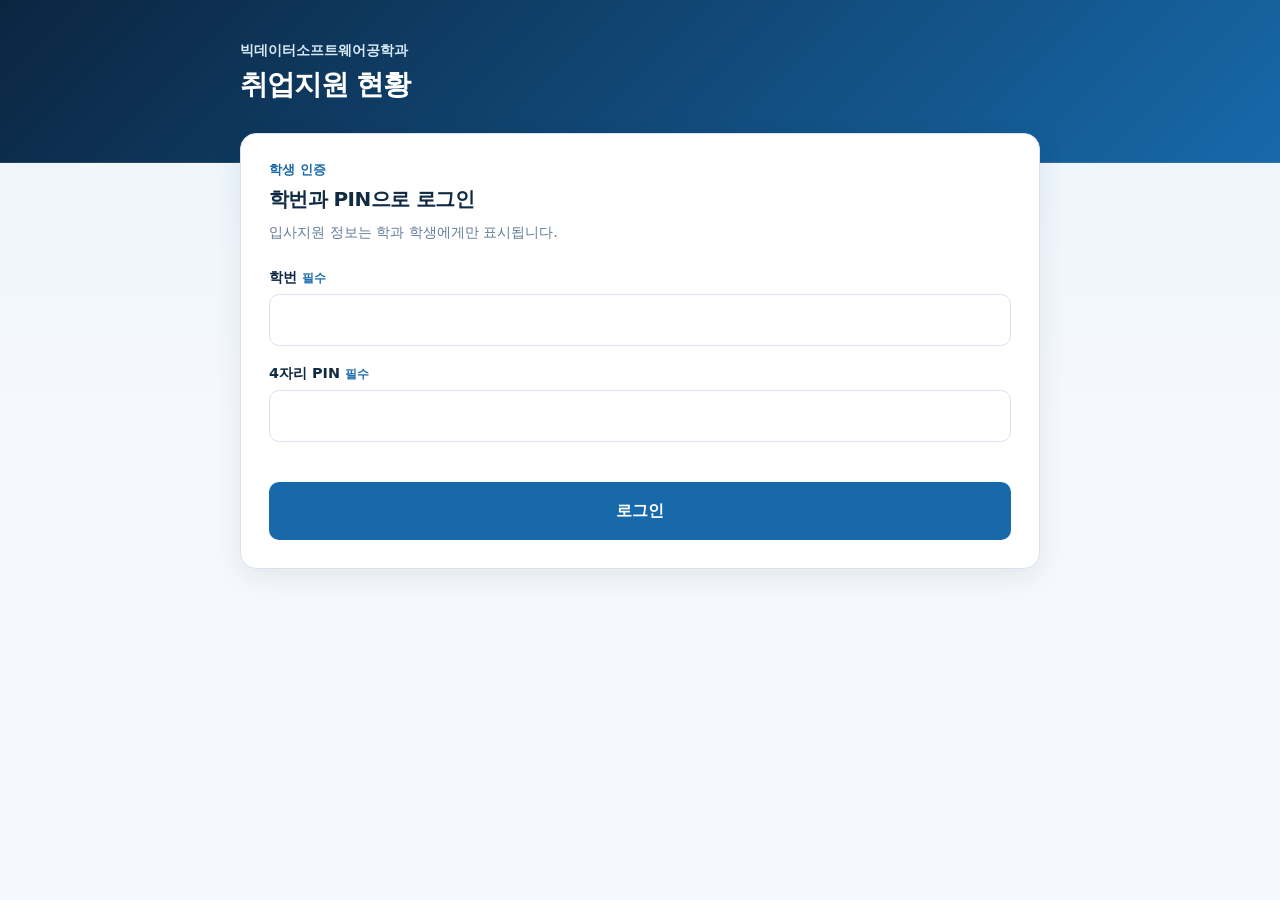
==== register.html @ d845e069 "fix: version security assets to prevent stale frontend deployment" ====
<!doctype html>
<html lang="ko">
<head>
  <meta charset="utf-8"><meta name="viewport" content="width=device-width, initial-scale=1, viewport-fit=cover">
  <meta name="robots" content="noindex, nofollow, noarchive"><meta name="theme-color" content="#102a43">
  <title>지원현황 등록 | BigData Job Apply</title><link rel="stylesheet" href="css/style.css?v=20261005-session-1">
</head>
<body>
  <header class="site-header compact"><div class="container header-row"><a class="back-link" href="index.html" aria-label="메인 화면으로">←</a><div><p>빅데이터소프트웨어공학과</p><h1>지원현황 등록</h1></div></div></header>
  <main class="container register-main">
    <section id="form-card" class="section-card form-card">
      <div class="form-intro"><p class="eyebrow">오늘의 한 걸음</p><h2>지원한 채용공고를 등록해 주세요</h2><p>지원 기록이 쌓일수록 우리 모두의 도전도 커져요.</p></div>
      <form id="application-form">
        <div class="identity-card" aria-label="로그인 학생"><span>로그인 학생</span><strong id="current-student-name"></strong><small id="current-student-id"></small></div>
        <label for="company">기업명 <span>필수</span></label><input id="company" name="company" maxlength="100" required placeholder="예: ABC정보기술">
        <label for="position">지원직무 <span>필수</span></label><input id="position" name="position" maxlength="100" required placeholder="예: Java 백엔드 개발자">
        <label for="site">지원사이트 <span>필수</span></label><select id="site" name="site" required><option value="">지원사이트를 선택해 주세요</option><option>사람인</option><option>잡코리아</option><option>원티드</option><option>고용24</option><option>기업 채용사이트</option><option>기타</option></select>
        <label for="job-url">채용공고 URL <span>필수</span></label><input id="job-url" name="job_url" type="url" pattern="https?://.*" required placeholder="https:// 또는 http://로 시작">
        <label for="applied-date">지원일 <span>필수</span></label><input id="applied-date" name="applied_date" type="date" required>
        <p id="form-error" class="form-error" aria-live="polite"></p><button id="submit-button" class="button button-primary submit-button" type="submit">지원현황 등록하기</button>
      </form>
    </section>
    <section id="success-card" class="success-card" hidden><div class="success-check" aria-hidden="true">✓</div><p class="eyebrow">등록 완료</p><h2>등록되었습니다.</h2><strong id="success-name" class="success-name"></strong><p class="count-change">이번 주 <span id="before-count"></span> <b>→</b> <span id="after-count"></span></p><p id="goal-message" class="success-message"></p><a class="button button-primary" href="index.html">메인 화면으로</a></section>
  </main>
  <script type="module" src="js/register.js?v=20261005-session-1"></script>
</body>
</html>
---- css/style.css ----
:root {
  --primary: #1769aa;
  --primary-dark: #0f548b;
  --primary-soft: #eaf4fb;
  --navy: #102a43;
  --ink: #243b53;
  --muted: #627d98;
  --line: #d9e2ec;
  --surface: #fff;
  --background: #f5f8fc;
  --success: #157347;
  --danger: #b42318;
  --shadow: 0 8px 28px rgba(16, 42, 67, .08);
}

* { box-sizing: border-box; }
[hidden] { display: none !important; }
html { color: var(--ink); background: var(--background); font-family: Pretendard, "Noto Sans KR", system-ui, -apple-system, sans-serif; }
body { min-height: 100vh; margin: 0; padding-bottom: 104px; background: linear-gradient(180deg, var(--primary-soft) 0, var(--background) 420px); }
button, input, select { font: inherit; }
.container { width: min(100% - 32px, 800px); margin-inline: auto; }
.site-header { padding: 34px 0 58px; color: #fff; background: linear-gradient(135deg, #0b2540, var(--primary)); border-bottom: 1px solid rgba(255, 255, 255, .12); }
.site-header.compact { padding: 24px 0 32px; }
.site-header p { margin: 0 0 6px; color: #d9eaf6; font-size: .86rem; font-weight: 650; }
.site-header h1 { margin: 0; font-size: 1.75rem; letter-spacing: -.04em; }
.header-row { display: flex; gap: 16px; align-items: center; }
.back-link { display: grid; flex: 0 0 auto; width: 42px; height: 42px; place-items: center; border: 1px solid rgba(255, 255, 255, .28); border-radius: 10px; color: #fff; background: rgba(255, 255, 255, .1); font-size: 1.4rem; text-decoration: none; }
.main-content { margin-top: -30px; }
.summary-card, .section-card, .application-card, .state-card, .success-card { border: 1px solid var(--line); border-radius: 16px; background: var(--surface); box-shadow: var(--shadow); }
.summary-card { padding: 26px; }
.eyebrow { margin: 0 0 7px; color: var(--primary); font-size: .8rem; font-weight: 800; letter-spacing: .02em; }
.big-number { display: block; margin-bottom: 24px; color: var(--navy); font-size: 3.4rem; line-height: 1.1; letter-spacing: -.06em; }
.goal-line { display: flex; justify-content: space-between; font-size: .92rem; }
.progress { height: 10px; margin: 10px 0; overflow: hidden; border-radius: 99px; background: #edf2f7; }
.progress span { display: block; width: 0; height: 100%; border-radius: inherit; background: linear-gradient(90deg, var(--primary), #3c8dca); transition: width .5s ease; }
.goal-copy { margin: 0; color: var(--muted); font-size: .86rem; }
.summary-substats { display: grid; grid-template-columns: 1fr 1fr; gap: 8px; margin-top: 20px; padding-top: 16px; border-top: 1px solid var(--line); }
.summary-substats div { display: flex; justify-content: space-between; padding: 11px 12px; border-radius: 10px; background: var(--primary-soft); font-size: .86rem; }
.summary-substats strong { color: var(--primary); }
.section-card { margin-top: 18px; padding: 22px; }
.section-heading { display: flex; align-items: center; justify-content: space-between; margin-bottom: 15px; }
.section-heading.outside { margin: 32px 4px 14px; }
.section-heading h2, .form-intro h2 { margin: 0; color: var(--navy); font-size: 1.25rem; letter-spacing: -.03em; }
.period-badge { padding: 6px 10px; border-radius: 99px; color: var(--primary); background: var(--primary-soft); font-size: .75rem; font-weight: 700; }
.student-list { padding: 0; margin: 0; list-style: none; }
.student-row { display: grid; grid-template-columns: 1fr auto 82px; gap: 12px; align-items: center; padding: 14px 0; border-bottom: 1px solid var(--line); }
.student-row:last-child { border: 0; }
.student-name { color: var(--navy); font-weight: 700; }
.student-count { display: flex; flex-direction: column; align-items: flex-end; }
.student-count strong { color: var(--ink); font-size: 1.05rem; }
.student-count small { margin-top: 2px; color: var(--muted); font-size: .68rem; white-space: nowrap; }
.goal-state { color: var(--muted); font-size: .8rem; text-align: right; }
.goal-state.achieved { color: var(--success); font-weight: 800; }
.recent-list { display: grid; gap: 12px; }
.application-card { padding: 20px; }
.application-head { display: flex; justify-content: space-between; color: var(--primary); font-size: .84rem; }
.application-date { color: var(--muted); }
.application-company { margin: 17px 0 5px; color: var(--navy); font-size: 1.15rem; }
.application-position, .application-site { margin: 0; color: var(--muted); font-size: .9rem; }
.application-site { margin-top: 8px; }
.application-actions { display: flex; align-items: center; gap: 18px; margin-top: 18px; }
.button { display: inline-flex; min-height: 46px; align-items: center; justify-content: center; padding: 0 18px; border: 0; border-radius: 10px; font-weight: 750; text-decoration: none; cursor: pointer; }
.button:disabled { opacity: .55; cursor: wait; }
.button-primary { color: #fff; background: var(--primary); }
.button-primary:hover { background: var(--primary-dark); }
.button-secondary { color: var(--primary); background: var(--primary-soft); }
.button-ghost { color: var(--ink); background: #edf2f7; }
.button-danger { color: #fff; background: var(--danger); }
.text-button { min-width: 44px; min-height: 44px; padding: 8px; border: 0; color: var(--danger); background: transparent; text-decoration: underline; cursor: pointer; }
.floating-action { position: fixed; z-index: 5; left: 50%; bottom: max(18px, env(safe-area-inset-bottom)); width: min(calc(100% - 32px), 520px); min-height: 60px; transform: translateX(-50%); color: #fff; background: var(--primary); box-shadow: 0 12px 30px rgba(16, 42, 67, .24); font-size: 1rem; }
.floating-action span { margin-right: 6px; font-size: 1.35rem; }
.state-card, .empty-card { padding: 42px 20px; text-align: center; }
.state-card p { color: var(--muted); }
.spinner { display: inline-block; width: 30px; height: 30px; border: 3px solid #d9e2ec; border-top-color: var(--primary); border-radius: 50%; animation: spin .8s linear infinite; }
@keyframes spin { to { transform: rotate(360deg); } }
.empty-card { border: 1px dashed #bcccdc; border-radius: 16px; color: var(--muted); line-height: 1.7; }
.modal { width: min(calc(100% - 32px), 420px); padding: 0; border: 0; border-radius: 16px; box-shadow: 0 25px 80px rgba(16, 42, 67, .28); }
.modal::backdrop { background: rgba(11, 37, 64, .6); }
.modal form { padding: 27px; }
.modal h2 { margin: 10px 0; color: var(--navy); }
.modal-icon { display: grid; width: 38px; height: 38px; place-items: center; border-radius: 50%; color: var(--danger); background: #fff0f0; font-weight: 900; }
.modal label, .form-card label { display: block; margin: 18px 0 7px; color: var(--navy); font-size: .9rem; font-weight: 750; }
.form-card label span { color: var(--primary); font-size: .72rem; }
.modal input, .form-card input, .form-card select { width: 100%; height: 52px; padding: 0 14px; border: 1px solid var(--line); border-radius: 10px; color: var(--ink); background: #fff; }
.modal input:focus, .form-card input:focus, .form-card select:focus { outline: 3px solid rgba(23, 105, 170, .14); border-color: var(--primary); }
.modal-actions { display: grid; grid-template-columns: 1fr 1fr; gap: 10px; margin-top: 18px; }
.register-main { margin-top: 20px; }
.form-card { margin-top: 0; }
.form-intro { padding-bottom: 8px; }
.form-intro > p:last-child { margin: 10px 0 0; color: var(--muted); font-size: .9rem; }
.form-error { min-height: 20px; margin: 13px 0 7px; color: var(--danger); font-size: .86rem; }
.submit-button { width: 100%; min-height: 58px; }
.success-card { padding: 42px 24px; text-align: center; }
.success-check { display: grid; width: 64px; height: 64px; margin: 0 auto 20px; place-items: center; border-radius: 50%; color: #fff; background: var(--success); font-size: 2rem; }
.success-card h2 { margin: 4px 0 24px; color: var(--navy); font-size: 1.8rem; }
.success-name { color: var(--navy); font-size: 1.2rem; }
.count-change { font-size: 1.3rem; }
.count-change b { padding: 0 8px; color: var(--primary); }
.success-message { margin: 20px 0; color: var(--success); font-weight: 750; }
.success-card .button { width: 100%; margin-top: 12px; }
.form-card select:disabled { background: #f0f4f8; }
.form-card input::placeholder { color: #829ab1; }


.auth-card { margin-top: 0; }
.session-bar { display:flex; align-items:center; justify-content:space-between; gap:12px; margin:0 2px 14px; padding:10px 12px; border:1px solid var(--line); border-radius:12px; background:rgba(255,255,255,.88); }
.session-bar span { color:var(--muted); font-size:.86rem; }
.session-bar strong { color:var(--navy); }
.identity-card { margin:18px 0 8px; padding:16px; border:1px solid var(--line); border-radius:12px; background:var(--primary-soft); }
.identity-card span,.identity-card small { display:block; color:var(--muted); font-size:.78rem; }
.identity-card strong { display:block; margin:4px 0 2px; color:var(--navy); font-size:1.08rem; }

@media (min-width: 700px) {
  body { padding-bottom: 120px; }
  .site-header { padding-top: 42px; }
  .summary-card { padding: 34px; }
  .big-number { font-size: 4.25rem; }
  .section-card { padding: 28px; }
  .recent-list { grid-template-columns: repeat(2, minmax(0, 1fr)); }
  .floating-action { width: 360px; }
  .application-card { display: flex; flex-direction: column; }
  .application-actions { margin-top: auto; padding-top: 8px; }
}

@media (prefers-reduced-motion: reduce) {
  * { scroll-behavior: auto !important; transition: none !important; animation-duration: .01ms !important; }
}
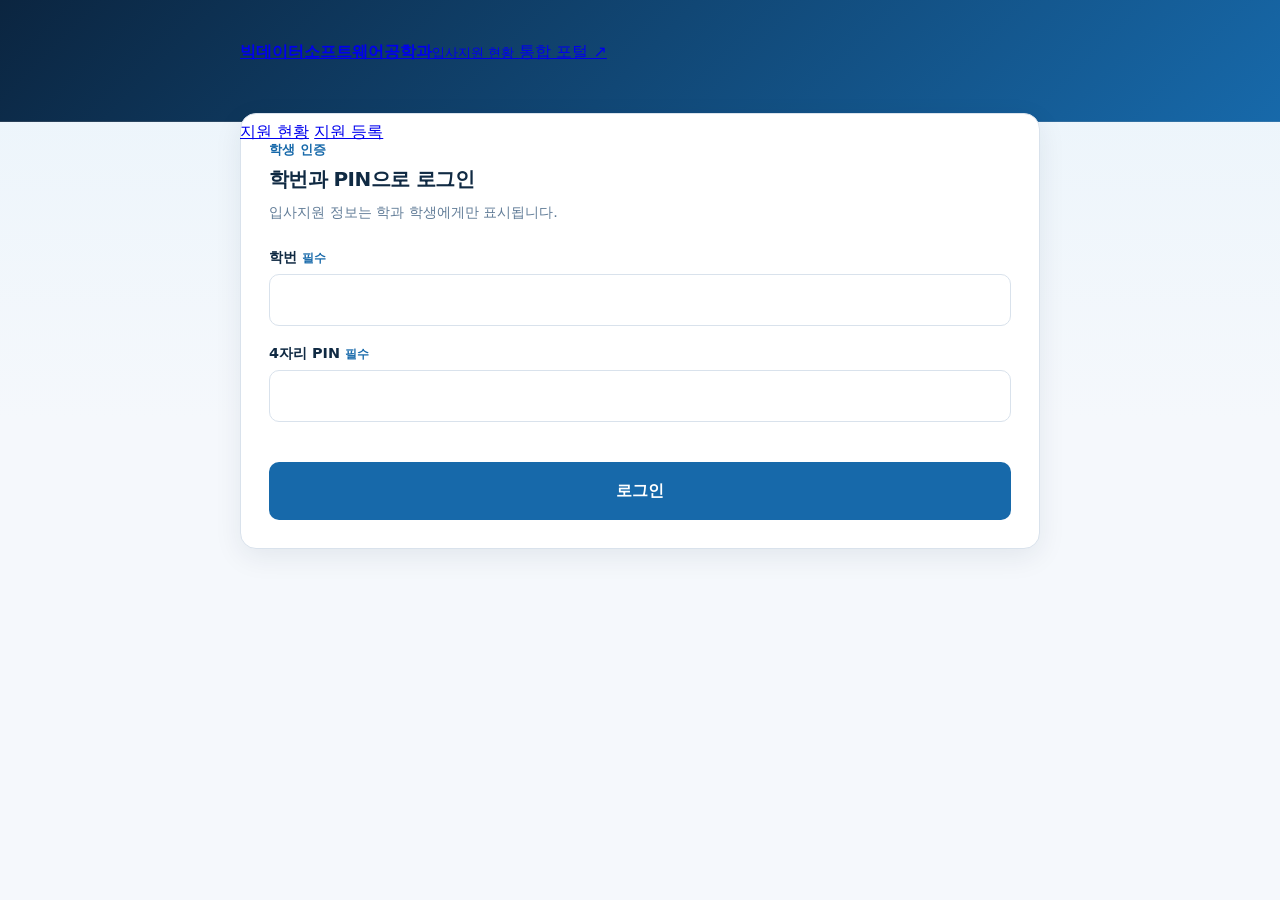
==== commit ee10c5d8: "Align Job Apply shell with portal on register.html" ====
--- a/register.html
+++ b/register.html
@@ -2,11 +2,24 @@
 <html lang="ko">
 <head>
   <meta charset="utf-8"><meta name="viewport" content="width=device-width, initial-scale=1, viewport-fit=cover">
-  <meta name="robots" content="noindex, nofollow, noarchive"><meta name="theme-color" content="#102a43">
-  <title>지원현황 등록 | BigData Job Apply</title><link rel="stylesheet" href="css/style.css?v=20261005-session-1">
+  <meta name="robots" content="noindex, nofollow, noarchive"><meta name="theme-color" content="#0b1739">
+  <title>지원현황 등록 | BigData Job Apply</title>
+  <link rel="icon" href="favicon.svg" type="image/svg+xml"><link rel="stylesheet" href="css/style.css?v=20261005-portal">
 </head>
 <body>
-  <header class="site-header compact"><div class="container header-row"><a class="back-link" href="index.html" aria-label="메인 화면으로">←</a><div><p>빅데이터소프트웨어공학과</p><h1>지원현황 등록</h1></div></div></header>
+  <header class="site-header">
+    <div class="container header-inner">
+      <a class="service-brand" href="index.html" aria-label="입사지원 현황 홈">
+        <span class="brand-mark" aria-hidden="true"><span></span></span>
+        <span class="brand-copy"><strong>빅데이터소프트웨어공학과</strong><small>입사지원 현황</small></span>
+      </a>
+      <a class="portal-link" href="https://portal.k-bigdata.kr/">통합 포털 ↗</a>
+    </div>
+  </header>
+  <nav class="service-tabs" aria-label="입사지원 메뉴"><div class="container">
+    <a href="index.html">지원 현황</a>
+    <a class="active" href="register.html" aria-current="page">지원 등록</a>
+  </div></nav>
   <main class="container register-main">
     <section id="form-card" class="section-card form-card">
       <div class="form-intro"><p class="eyebrow">오늘의 한 걸음</p><h2>지원한 채용공고를 등록해 주세요</h2><p>지원 기록이 쌓일수록 우리 모두의 도전도 커져요.</p></div>
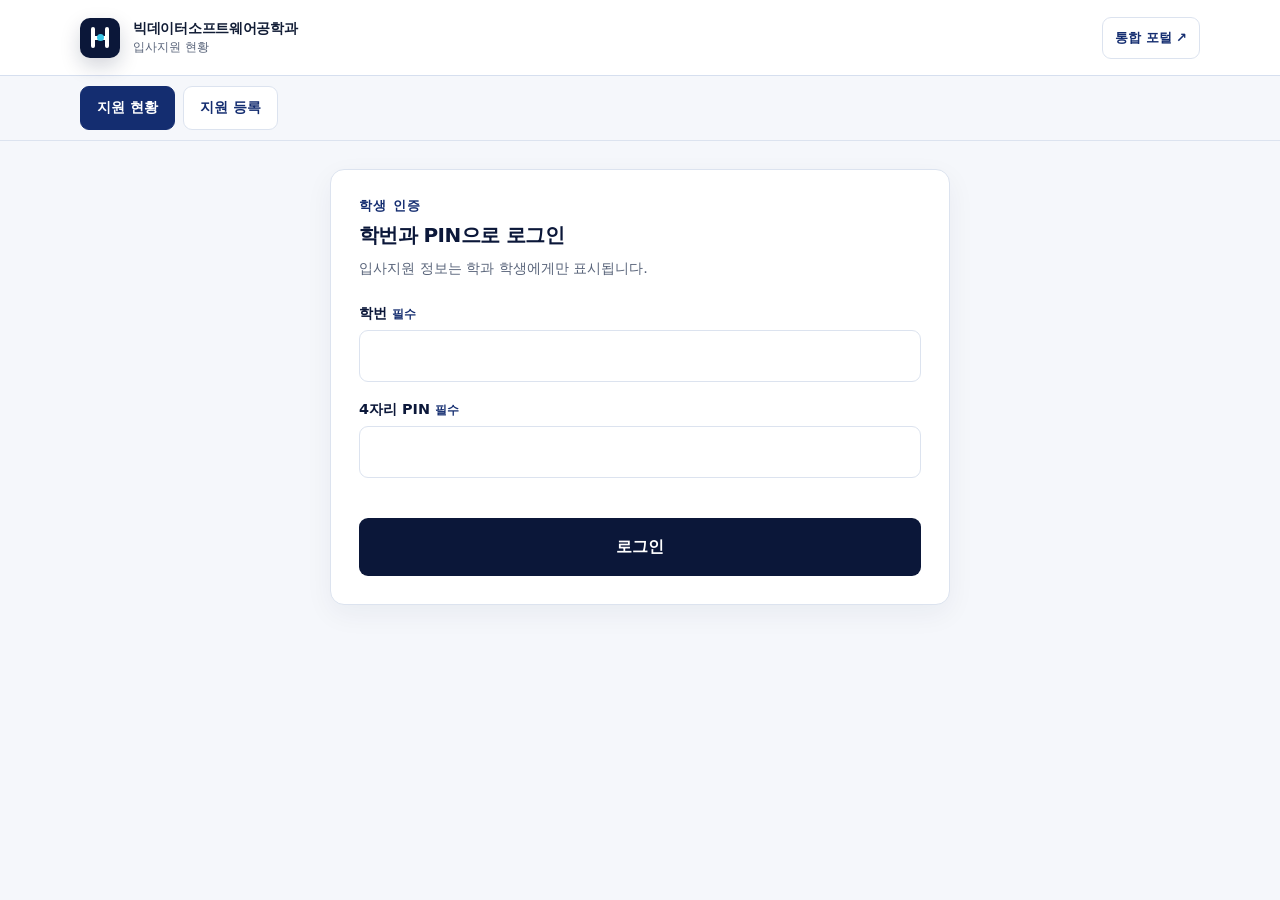
==== commit 9b059669: "Finalize portal-aligned Job Apply assets" ====
--- a/register.html
+++ b/register.html
@@ -4,7 +4,7 @@
   <meta charset="utf-8"><meta name="viewport" content="width=device-width, initial-scale=1, viewport-fit=cover">
   <meta name="robots" content="noindex, nofollow, noarchive"><meta name="theme-color" content="#0b1739">
   <title>지원현황 등록 | BigData Job Apply</title>
-  <link rel="icon" href="favicon.svg" type="image/svg+xml"><link rel="stylesheet" href="css/style.css?v=20261005-portal">
+  <link rel="icon" href="favicon.svg" type="image/svg+xml"><link rel="stylesheet" href="css/style.css?v=20261005-portal2">
 </head>
 <body>
   <header class="site-header">
--- a/css/style.css
+++ b/css/style.css
@@ -125,3 +125,196 @@
 @media (prefers-reduced-motion: reduce) {
   * { scroll-behavior: auto !important; transition: none !important; animation-duration: .01ms !important; }
 }
+
+
+/* 2026-10-05 Portal-aligned standalone Job Apply */
+:root{
+  --primary:#142d70;
+  --primary-dark:#0b1739;
+  --primary-soft:#eef4ff;
+  --navy:#0b1739;
+  --ink:#111c35;
+  --muted:#59647a;
+  --line:#dce3ef;
+  --surface:#fff;
+  --background:#f5f7fb;
+  --shadow:0 9px 28px rgba(17,36,77,.055);
+}
+html{background:var(--background);color:var(--ink)}
+body{
+  background:var(--background);
+  padding-bottom:104px;
+}
+.container{width:min(calc(100% - 40px),1120px)}
+.site-header{
+  position:sticky;
+  top:0;
+  z-index:100;
+  height:76px;
+  padding:0;
+  color:var(--ink);
+  background:rgba(255,255,255,.94);
+  border-bottom:1px solid rgba(210,220,238,.9);
+  backdrop-filter:blur(16px);
+}
+.site-header.compact{padding:0}
+.header-inner{
+  height:100%;
+  display:flex;
+  align-items:center;
+  justify-content:space-between;
+  gap:24px;
+}
+.service-brand{
+  display:flex;
+  align-items:center;
+  gap:13px;
+  min-width:0;
+  color:inherit;
+  text-decoration:none;
+}
+.brand-mark{
+  position:relative;
+  width:40px;
+  height:40px;
+  flex:0 0 40px;
+  border-radius:10px;
+  background:#0b1739;
+  box-shadow:0 8px 20px rgba(11,23,57,.18);
+}
+.brand-mark::before,.brand-mark::after{content:"";position:absolute;background:#fff;border-radius:2px}
+.brand-mark::before{width:4px;height:21px;left:11px;top:9px;box-shadow:14px 0 #fff}
+.brand-mark::after{width:18px;height:4px;left:11px;top:18px}
+.brand-mark span{position:absolute;z-index:2;width:7px;height:7px;left:17px;top:16px;border-radius:50%;background:#39c6e8}
+.brand-copy{display:grid;line-height:1.25}
+.brand-copy strong{font-size:14px;letter-spacing:-.02em}
+.brand-copy small{margin-top:3px;color:var(--muted);font-size:12px}
+.portal-link{
+  display:inline-flex;
+  align-items:center;
+  min-height:42px;
+  padding:8px 12px;
+  border:1px solid var(--line);
+  border-radius:9px;
+  color:var(--primary);
+  background:#fff;
+  font-size:13px;
+  font-weight:700;
+  text-decoration:none;
+}
+.portal-link:hover{background:#f1f5fb}
+.service-tabs{
+  position:sticky;
+  top:76px;
+  z-index:90;
+  border-bottom:1px solid var(--line);
+  background:rgba(245,247,251,.96);
+  backdrop-filter:blur(12px);
+}
+.service-tabs .container{
+  display:flex;
+  gap:8px;
+  padding-top:10px;
+  padding-bottom:10px;
+}
+.service-tabs a{
+  display:inline-flex;
+  align-items:center;
+  justify-content:center;
+  min-height:44px;
+  padding:9px 16px;
+  border:1px solid var(--line);
+  border-radius:9px;
+  color:var(--primary);
+  background:#fff;
+  font-size:14px;
+  font-weight:750;
+  text-decoration:none;
+}
+.service-tabs a.active{
+  border-color:var(--primary);
+  color:#fff;
+  background:var(--primary);
+}
+.main-content{
+  width:min(calc(100% - 40px),1120px);
+  margin-top:28px;
+}
+#dashboard{
+  display:grid;
+  grid-template-columns:minmax(320px,.72fr) minmax(0,1.28fr);
+  gap:20px;
+  align-items:start;
+}
+#dashboard .session-bar{grid-column:1/-1}
+#dashboard .summary-card{grid-column:1}
+#dashboard .section-card{grid-column:2;grid-row:2}
+#dashboard>section[aria-labelledby="recent-title"]{grid-column:1/-1}
+.summary-card,.section-card,.application-card,.state-card,.success-card{
+  border-radius:14px;
+  box-shadow:var(--shadow);
+}
+.summary-card{padding:30px}
+.section-card{margin-top:0;padding:28px}
+.big-number{color:var(--primary-dark)}
+.eyebrow{color:var(--primary);letter-spacing:.08em}
+.progress span{background:linear-gradient(90deg,var(--primary),#3468e8)}
+.summary-substats div{background:#f6f8fc}
+.button{border-radius:9px}
+.button-primary{background:var(--primary-dark)}
+.button-primary:hover{background:var(--primary)}
+.button-secondary{color:var(--primary);background:var(--primary-soft)}
+.floating-action{
+  background:var(--primary-dark);
+  box-shadow:0 12px 28px rgba(11,23,57,.22);
+}
+.auth-card{
+  width:min(100%,620px);
+  margin:0 auto;
+}
+.register-main{
+  width:min(calc(100% - 40px),760px);
+  margin-top:28px;
+}
+.form-card{border-radius:14px}
+.form-card input,.form-card select,.modal input{
+  border-radius:9px;
+}
+.modal input:focus,.form-card input:focus,.form-card select:focus{
+  border-color:var(--primary);
+  outline:3px solid rgba(20,45,112,.1);
+}
+
+@media(min-width:900px){
+  body{padding-bottom:40px}
+  .floating-action{
+    left:auto;
+    right:max(24px,calc((100vw - 1120px)/2));
+    bottom:24px;
+    width:auto;
+    min-width:240px;
+    transform:none;
+  }
+  .recent-list{grid-template-columns:repeat(3,minmax(0,1fr))}
+}
+@media(max-width:899px){
+  .container{width:min(calc(100% - 24px),800px)}
+  .site-header{height:64px}
+  .service-tabs{top:64px}
+  .brand-copy strong{font-size:13px}
+  .brand-copy small{font-size:11px}
+  .portal-link{padding:7px 9px;font-size:12px}
+  .main-content,.register-main{
+    width:min(calc(100% - 24px),800px);
+    margin-top:20px;
+  }
+  #dashboard{display:block}
+  #dashboard .section-card{margin-top:18px}
+}
+@media(max-width:420px){
+  .brand-copy strong{max-width:180px;white-space:nowrap;overflow:hidden;text-overflow:ellipsis}
+  .portal-link{font-size:0}
+  .portal-link::after{content:"포털 ↗";font-size:12px}
+  .service-tabs .container{gap:6px}
+  .service-tabs a{flex:1;padding-inline:8px}
+}
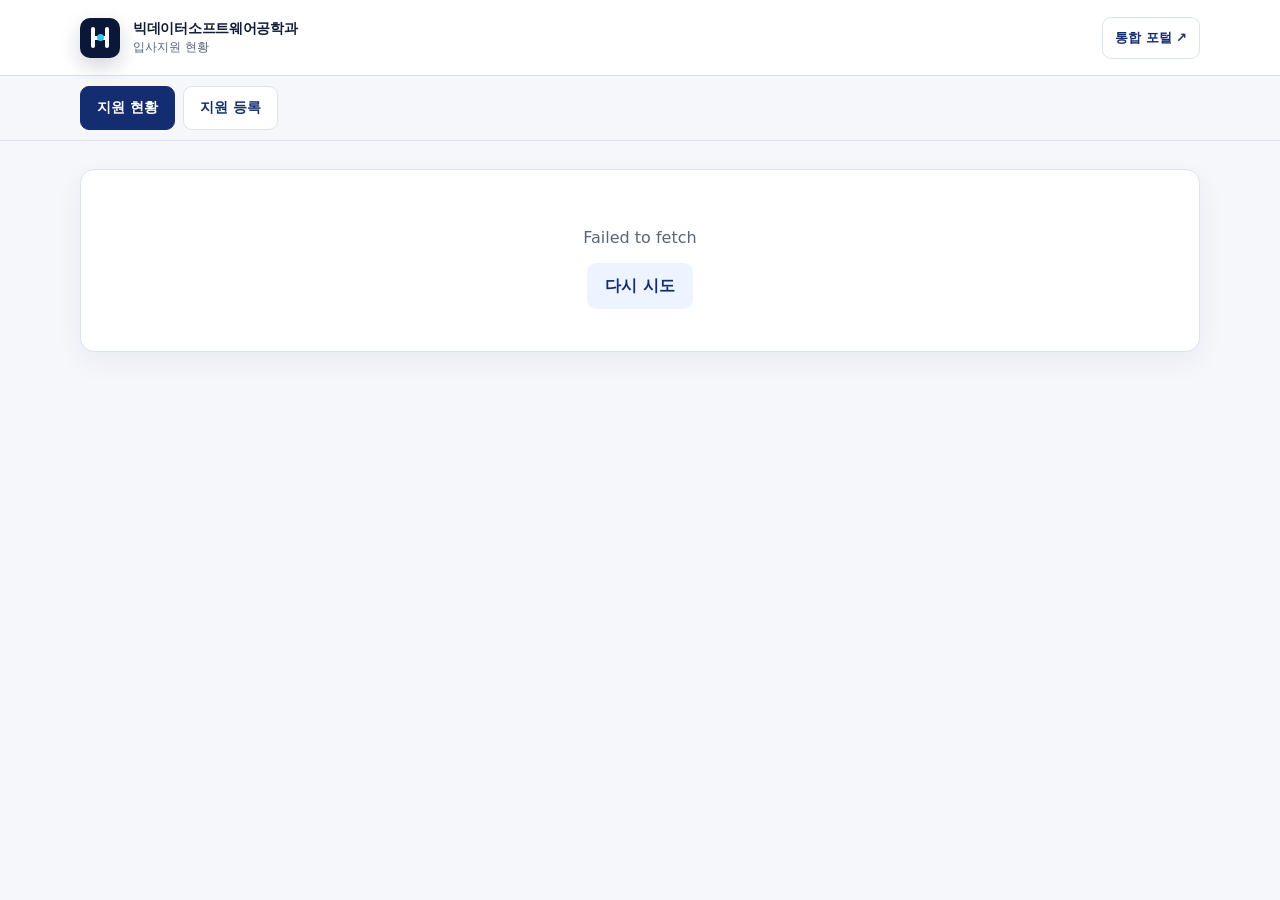
==== commit f8e50bd6: "Replace login dependency with inline student verification on support registration" ====
--- a/register.html
+++ b/register.html
@@ -4,7 +4,7 @@
   <meta charset="utf-8"><meta name="viewport" content="width=device-width, initial-scale=1, viewport-fit=cover">
   <meta name="robots" content="noindex, nofollow, noarchive"><meta name="theme-color" content="#0b1739">
   <title>지원현황 등록 | BigData Job Apply</title>
-  <link rel="icon" href="favicon.svg" type="image/svg+xml"><link rel="stylesheet" href="css/style.css?v=20261005-portal2">
+  <link rel="icon" href="favicon.svg" type="image/svg+xml"><link rel="stylesheet" href="css/style.css?v=20261005-public-1">
 </head>
 <body>
   <header class="site-header">
@@ -24,7 +24,9 @@
     <section id="form-card" class="section-card form-card">
       <div class="form-intro"><p class="eyebrow">오늘의 한 걸음</p><h2>지원한 채용공고를 등록해 주세요</h2><p>지원 기록이 쌓일수록 우리 모두의 도전도 커져요.</p></div>
       <form id="application-form">
-        <div class="identity-card" aria-label="로그인 학생"><span>로그인 학생</span><strong id="current-student-name"></strong><small id="current-student-id"></small></div>
+        <div class="identity-card" aria-label="학생 확인"><span>학생 확인</span><strong>학번과 PIN으로 본인 확인</strong><small>로그인 없이 등록할 때만 확인합니다.</small></div>
+        <label for="student-id">학번 <span>필수</span></label><input id="student-id" name="student_id" inputmode="numeric" autocomplete="username" required>
+        <label for="student-pin">4자리 PIN <span>필수</span></label><input id="student-pin" name="pin" type="password" inputmode="numeric" pattern="[0-9]{4}" maxlength="4" autocomplete="current-password" required>
         <label for="company">기업명 <span>필수</span></label><input id="company" name="company" maxlength="100" required placeholder="예: ABC정보기술">
         <label for="position">지원직무 <span>필수</span></label><input id="position" name="position" maxlength="100" required placeholder="예: Java 백엔드 개발자">
         <label for="site">지원사이트 <span>필수</span></label><select id="site" name="site" required><option value="">지원사이트를 선택해 주세요</option><option>사람인</option><option>잡코리아</option><option>원티드</option><option>고용24</option><option>기업 채용사이트</option><option>기타</option></select>
@@ -35,6 +37,6 @@
     </section>
     <section id="success-card" class="success-card" hidden><div class="success-check" aria-hidden="true">✓</div><p class="eyebrow">등록 완료</p><h2>등록되었습니다.</h2><strong id="success-name" class="success-name"></strong><p class="count-change">이번 주 <span id="before-count"></span> <b>→</b> <span id="after-count"></span></p><p id="goal-message" class="success-message"></p><a class="button button-primary" href="index.html">메인 화면으로</a></section>
   </main>
-  <script type="module" src="js/register.js?v=20261005-session-1"></script>
+  <script type="module" src="js/register.js?v=20261005-public-1"></script>
 </body>
 </html>
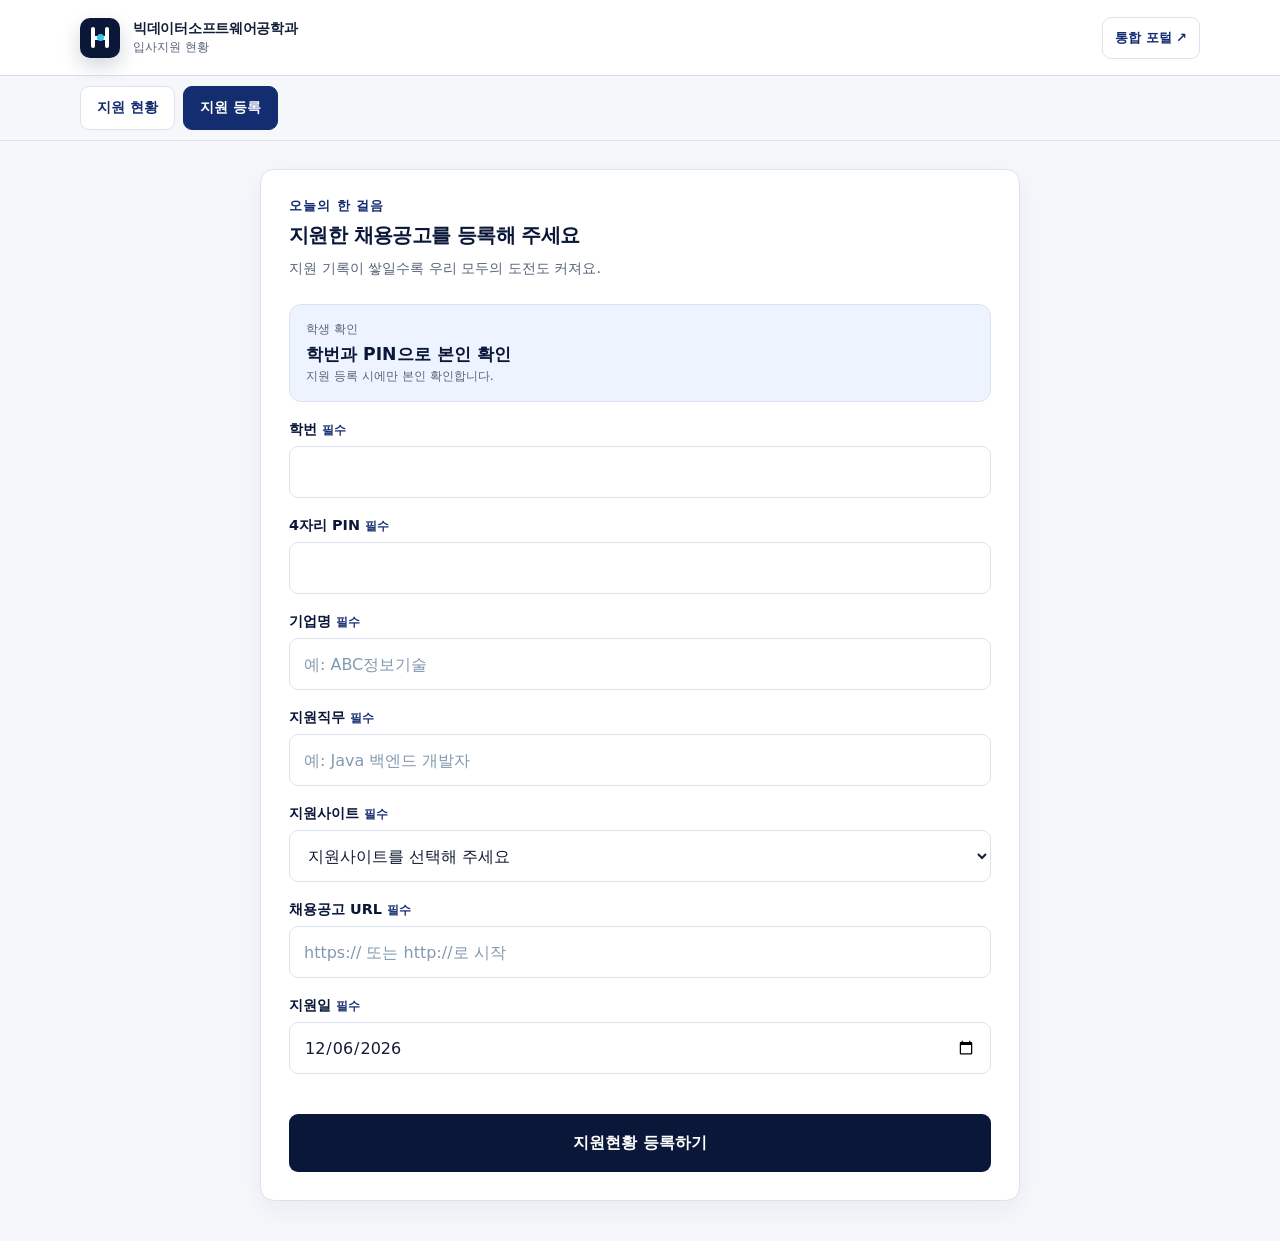
==== commit 6c1cc4bf: "Remove login wording from support registration UI" ====
--- a/register.html
+++ b/register.html
@@ -24,7 +24,7 @@
     <section id="form-card" class="section-card form-card">
       <div class="form-intro"><p class="eyebrow">오늘의 한 걸음</p><h2>지원한 채용공고를 등록해 주세요</h2><p>지원 기록이 쌓일수록 우리 모두의 도전도 커져요.</p></div>
       <form id="application-form">
-        <div class="identity-card" aria-label="학생 확인"><span>학생 확인</span><strong>학번과 PIN으로 본인 확인</strong><small>로그인 없이 등록할 때만 확인합니다.</small></div>
+        <div class="identity-card" aria-label="학생 확인"><span>학생 확인</span><strong>학번과 PIN으로 본인 확인</strong><small>지원 등록 시에만 본인 확인합니다.</small></div>
         <label for="student-id">학번 <span>필수</span></label><input id="student-id" name="student_id" inputmode="numeric" autocomplete="username" required>
         <label for="student-pin">4자리 PIN <span>필수</span></label><input id="student-pin" name="pin" type="password" inputmode="numeric" pattern="[0-9]{4}" maxlength="4" autocomplete="current-password" required>
         <label for="company">기업명 <span>필수</span></label><input id="company" name="company" maxlength="100" required placeholder="예: ABC정보기술">
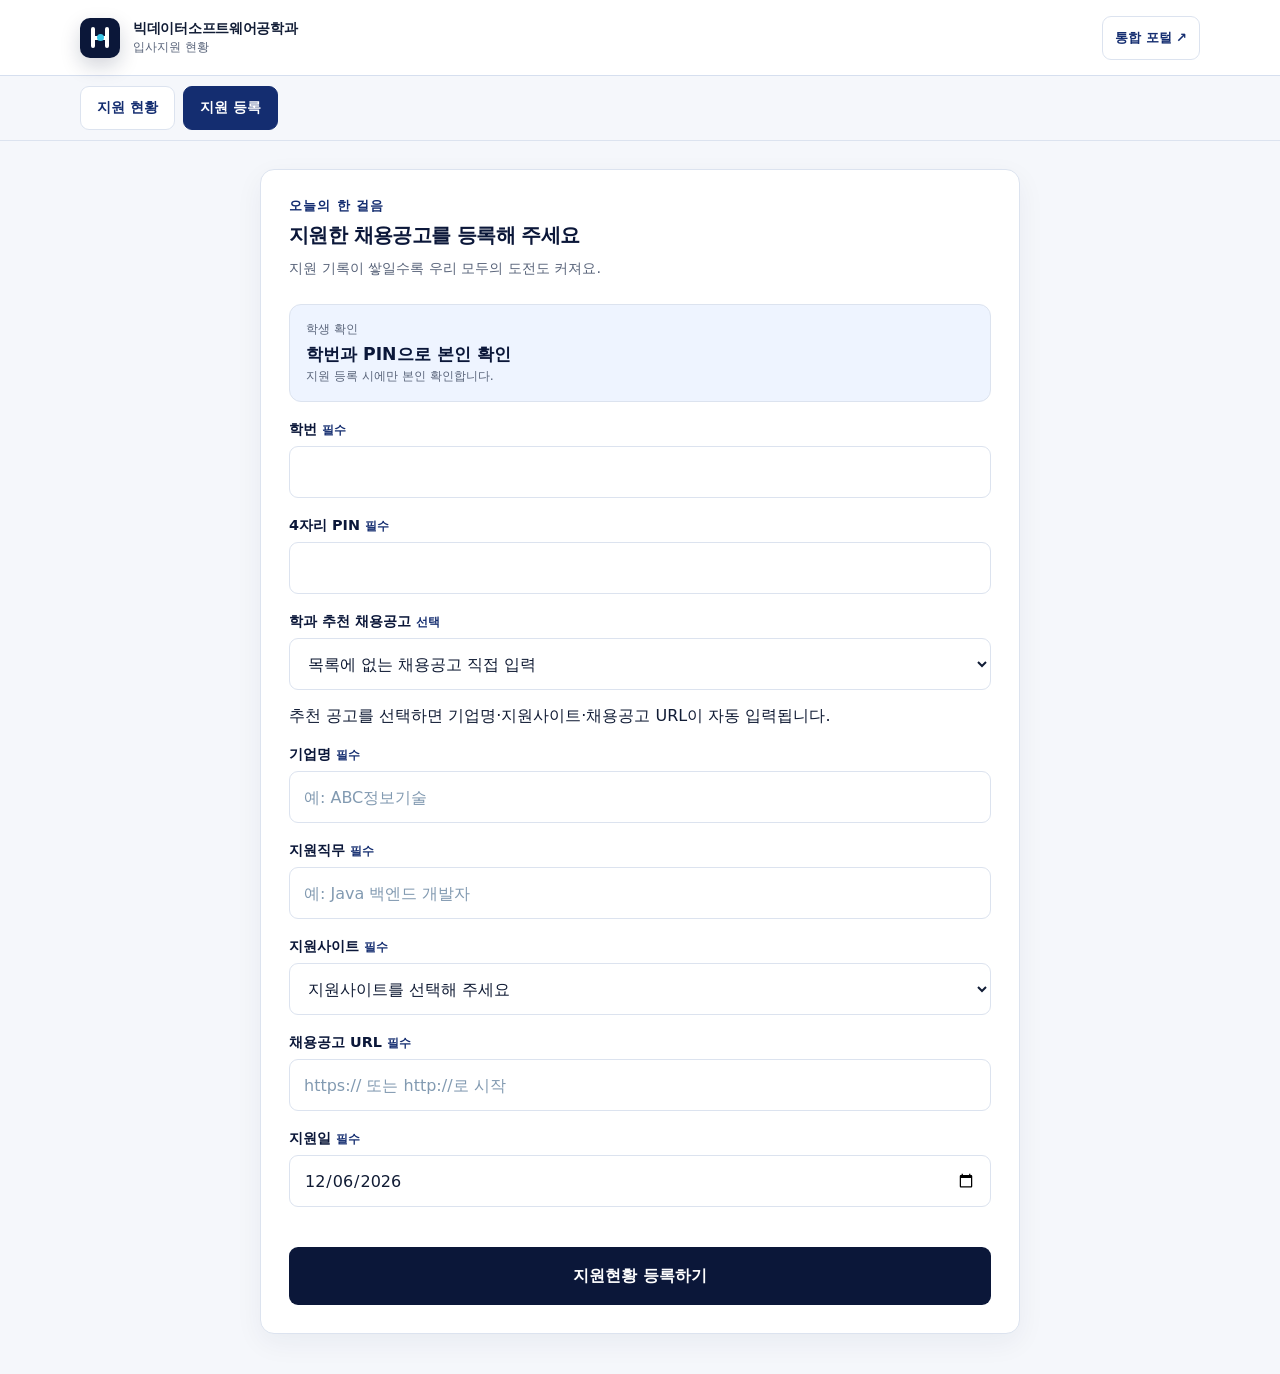
==== commit a65e7db9: "Add recommended job selector to application form" ====
--- a/register.html
+++ b/register.html
@@ -27,6 +27,14 @@
         <div class="identity-card" aria-label="학생 확인"><span>학생 확인</span><strong>학번과 PIN으로 본인 확인</strong><small>지원 등록 시에만 본인 확인합니다.</small></div>
         <label for="student-id">학번 <span>필수</span></label><input id="student-id" name="student_id" inputmode="numeric" autocomplete="username" required>
         <label for="student-pin">4자리 PIN <span>필수</span></label><input id="student-pin" name="pin" type="password" inputmode="numeric" pattern="[0-9]{4}" maxlength="4" autocomplete="current-password" required>
+        <div class="recruitment-picker">
+          <label for="recruitment">학과 추천 채용공고 <span>선택</span></label>
+          <select id="recruitment">
+            <option value="">목록에 없는 채용공고 직접 입력</option>
+          </select>
+          <input id="job-id" name="job_id" type="hidden">
+          <p id="recruitment-help" class="field-help">추천 공고를 선택하면 기업명·지원사이트·채용공고 URL이 자동 입력됩니다.</p>
+        </div>
         <label for="company">기업명 <span>필수</span></label><input id="company" name="company" maxlength="100" required placeholder="예: ABC정보기술">
         <label for="position">지원직무 <span>필수</span></label><input id="position" name="position" maxlength="100" required placeholder="예: Java 백엔드 개발자">
         <label for="site">지원사이트 <span>필수</span></label><select id="site" name="site" required><option value="">지원사이트를 선택해 주세요</option><option>사람인</option><option>잡코리아</option><option>원티드</option><option>고용24</option><option>기업 채용사이트</option><option>기타</option></select>
@@ -37,6 +45,7 @@
     </section>
     <section id="success-card" class="success-card" hidden><div class="success-check" aria-hidden="true">✓</div><p class="eyebrow">등록 완료</p><h2>등록되었습니다.</h2><strong id="success-name" class="success-name"></strong><p class="count-change">이번 주 <span id="before-count"></span> <b>→</b> <span id="after-count"></span></p><p id="goal-message" class="success-message"></p><a class="button button-primary" href="index.html">메인 화면으로</a></section>
   </main>
-  <script type="module" src="js/register.js?v=20261005-public-1"></script>
+  <script src="https://portal.k-bigdata.kr/data/recruitments.js?v=20261007-1"></script>
+  <script type="module" src="js/register.js?v=20261007-recruit-1"></script>
 </body>
 </html>
--- a/css/style.css
+++ b/css/style.css
@@ -102,10 +102,6 @@
 .form-card input::placeholder { color: #829ab1; }
 
 
-.auth-card { margin-top: 0; }
-.session-bar { display:flex; align-items:center; justify-content:space-between; gap:12px; margin:0 2px 14px; padding:10px 12px; border:1px solid var(--line); border-radius:12px; background:rgba(255,255,255,.88); }
-.session-bar span { color:var(--muted); font-size:.86rem; }
-.session-bar strong { color:var(--navy); }
 .identity-card { margin:18px 0 8px; padding:16px; border:1px solid var(--line); border-radius:12px; background:var(--primary-soft); }
 .identity-card span,.identity-card small { display:block; color:var(--muted); font-size:.78rem; }
 .identity-card strong { display:block; margin:4px 0 2px; color:var(--navy); font-size:1.08rem; }
@@ -192,7 +188,7 @@
 .portal-link{
   display:inline-flex;
   align-items:center;
-  min-height:42px;
+  min-height:44px;
   padding:8px 12px;
   border:1px solid var(--line);
   border-radius:9px;
@@ -246,9 +242,8 @@
   gap:20px;
   align-items:start;
 }
-#dashboard .session-bar{grid-column:1/-1}
 #dashboard .summary-card{grid-column:1}
-#dashboard .section-card{grid-column:2;grid-row:2}
+#dashboard .section-card{grid-column:2;grid-row:1}
 #dashboard>section[aria-labelledby="recent-title"]{grid-column:1/-1}
 .summary-card,.section-card,.application-card,.state-card,.success-card{
   border-radius:14px;
@@ -268,10 +263,6 @@
   background:var(--primary-dark);
   box-shadow:0 12px 28px rgba(11,23,57,.22);
 }
-.auth-card{
-  width:min(100%,620px);
-  margin:0 auto;
-}
 .register-main{
   width:min(calc(100% - 40px),760px);
   margin-top:28px;
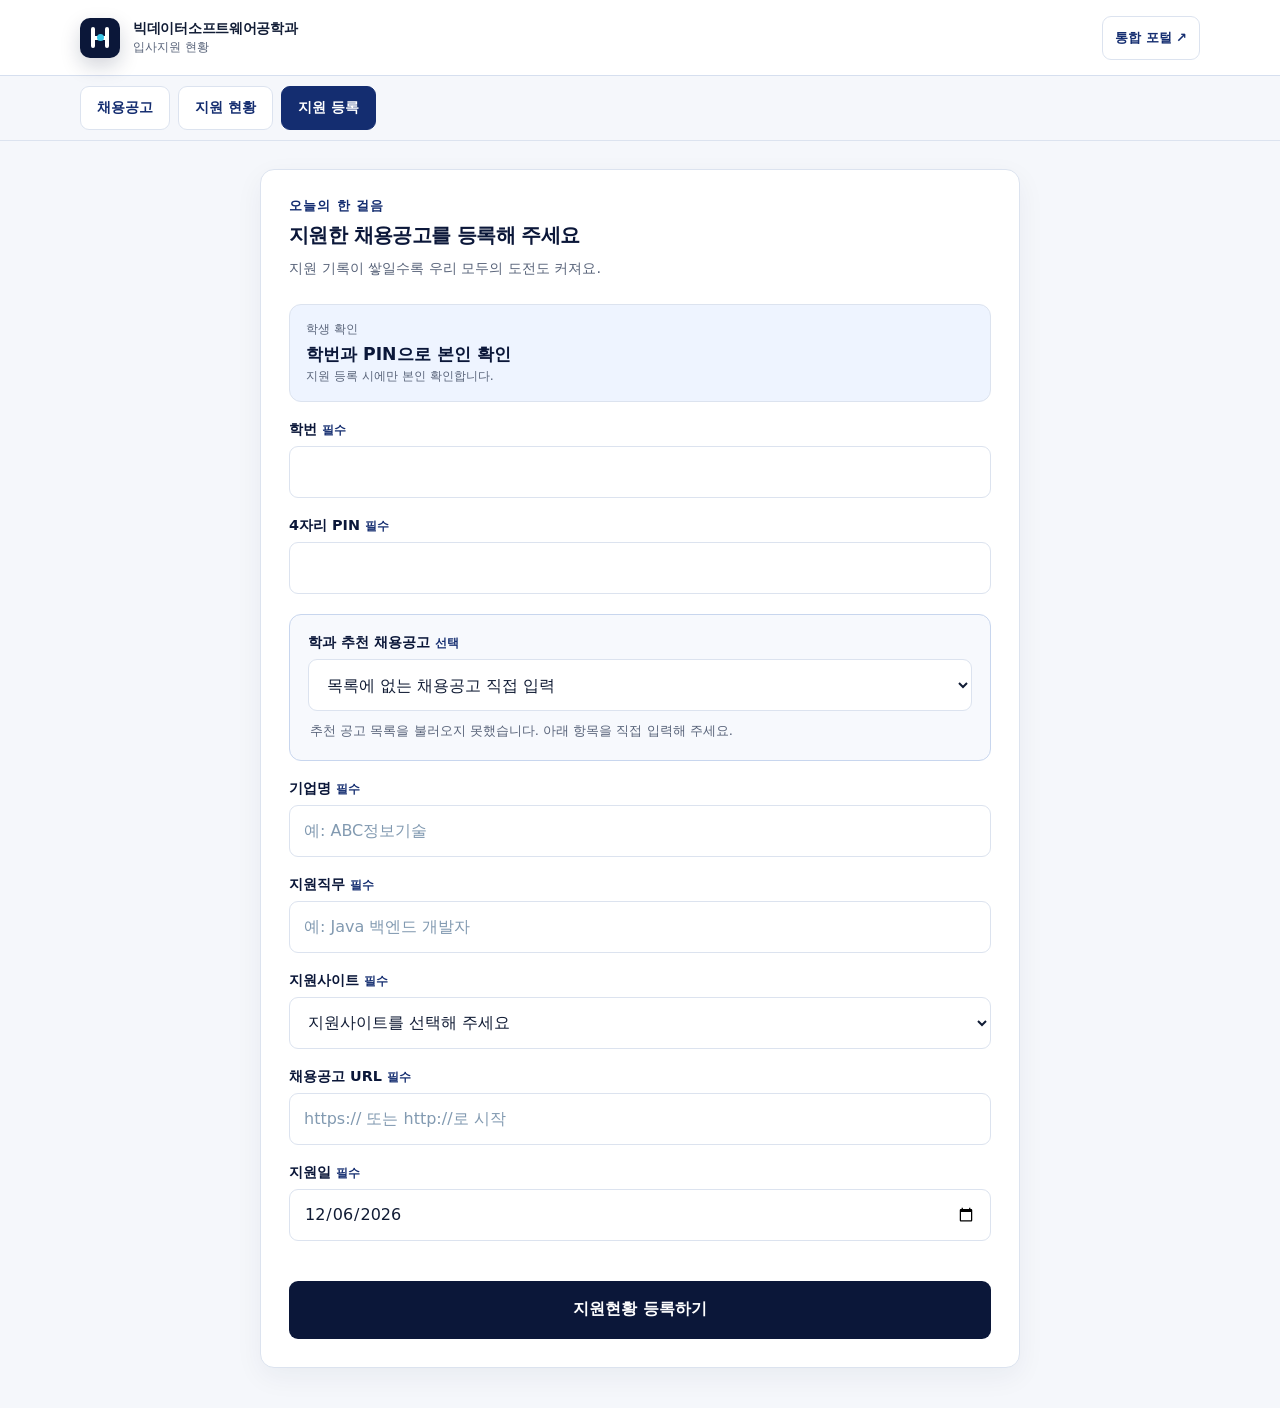
==== commit 6a0442b2: "Link recommended job openings from Job Apply" ====
--- a/register.html
+++ b/register.html
@@ -17,6 +17,7 @@
     </div>
   </header>
   <nav class="service-tabs" aria-label="입사지원 메뉴"><div class="container">
+    <a href="https://portal.k-bigdata.kr/recruit.html">채용공고</a>
     <a href="index.html">지원 현황</a>
     <a class="active" href="register.html" aria-current="page">지원 등록</a>
   </div></nav>
--- a/css/style.css
+++ b/css/style.css
@@ -309,3 +309,29 @@
   .service-tabs .container{gap:6px}
   .service-tabs a{flex:1;padding-inline:8px}
 }
+
+
+/* Recommended recruitment picker */
+.recruitment-picker{
+  margin:20px 0 6px;
+  padding:18px;
+  border:1px solid #c8d6ee;
+  border-radius:12px;
+  background:#f7f9fd;
+}
+.recruitment-picker label{margin-top:0}
+.recruitment-picker select{background:#fff}
+.field-help{
+  margin:9px 2px 0;
+  color:var(--muted);
+  font-size:.82rem;
+  line-height:1.65;
+}
+.form-card input.auto-filled,
+.form-card select.auto-filled{
+  border-color:#aebfe0;
+  background:#f2f6fc;
+}
+@media(max-width:520px){
+  .recruitment-picker{padding:14px}
+}
